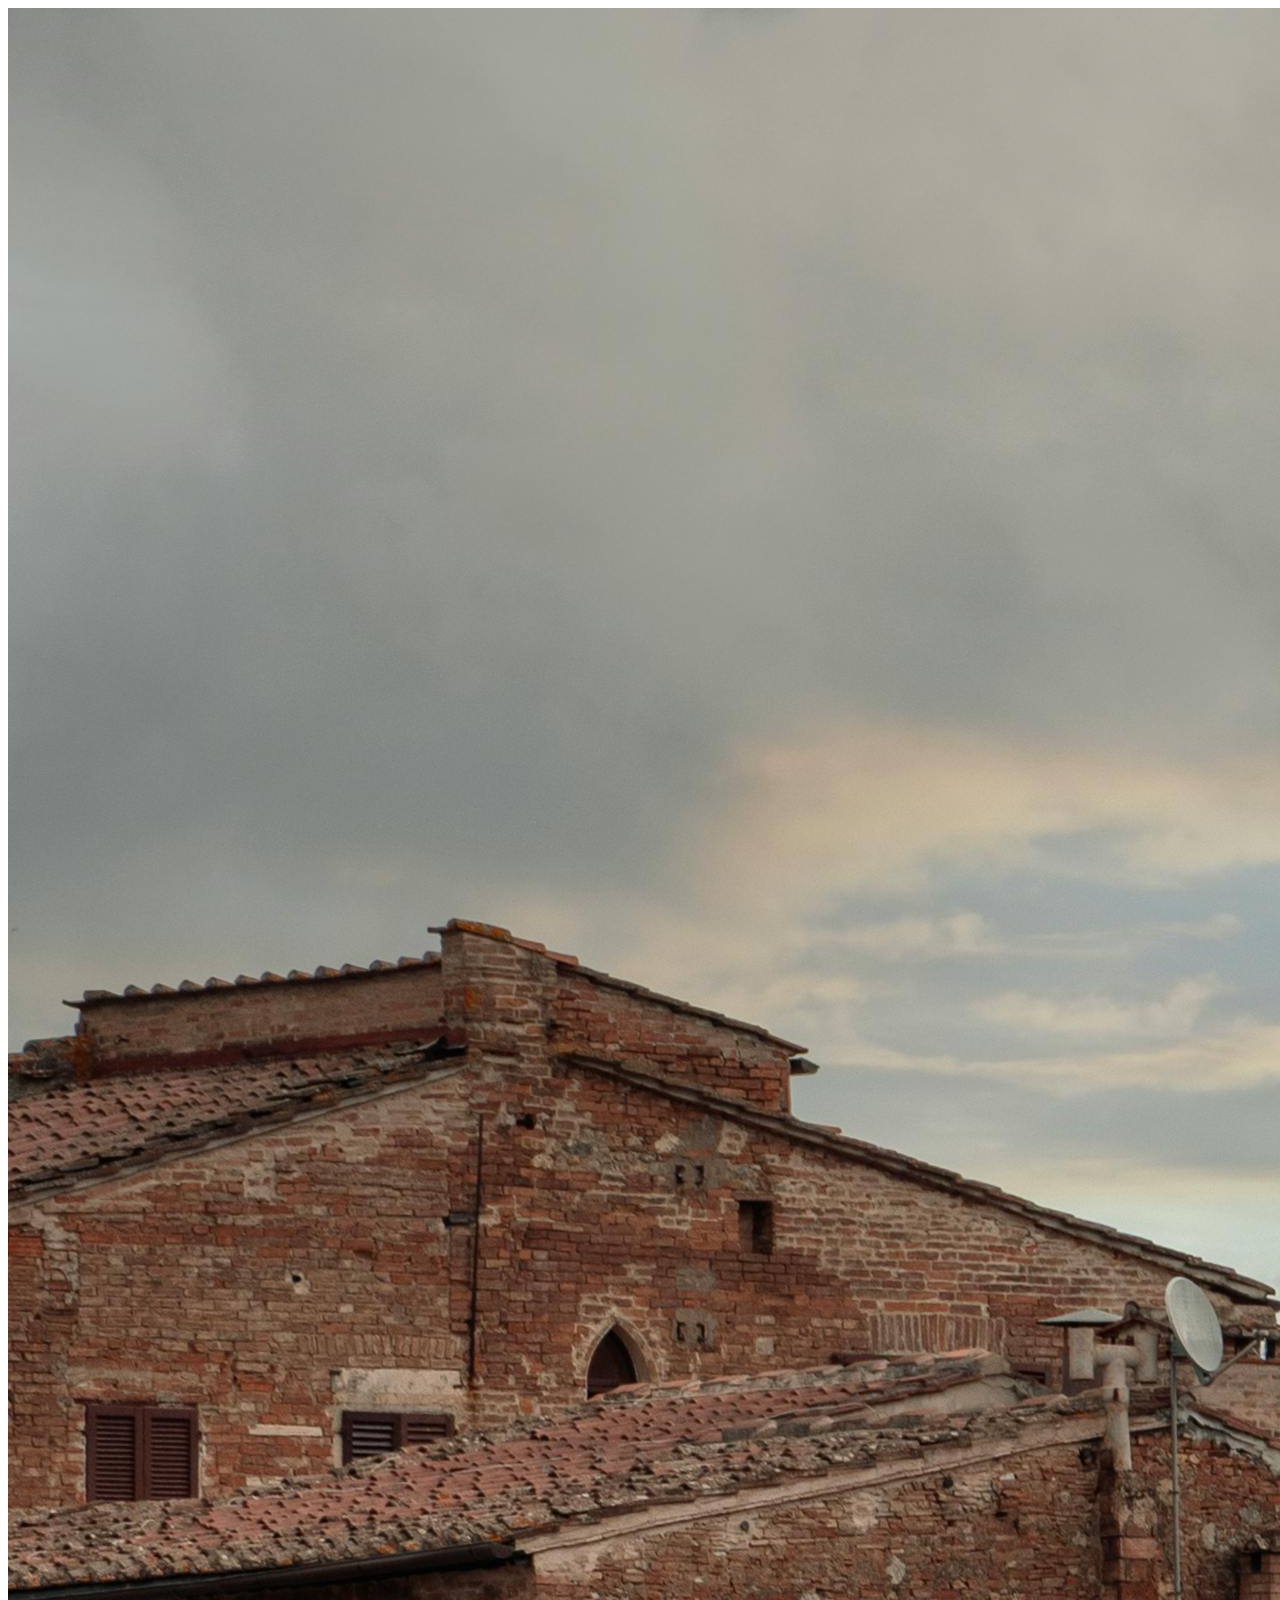
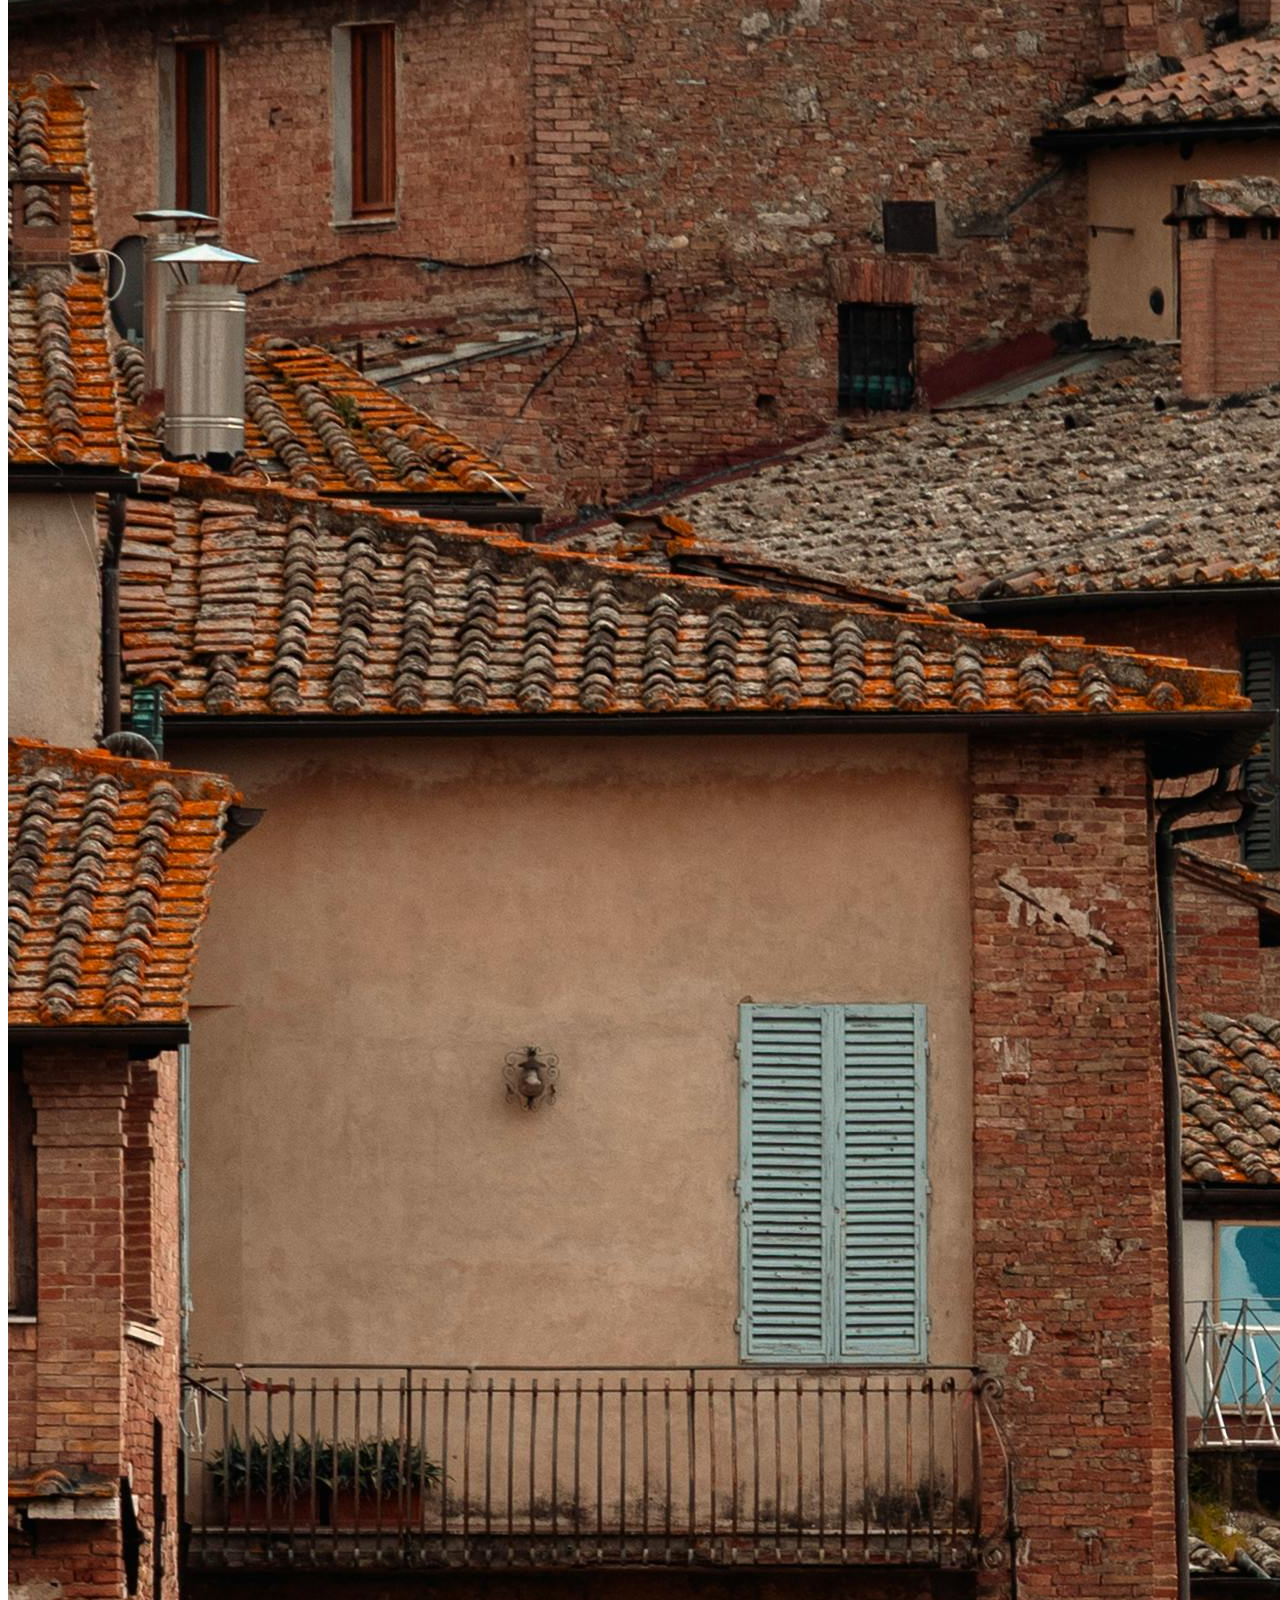
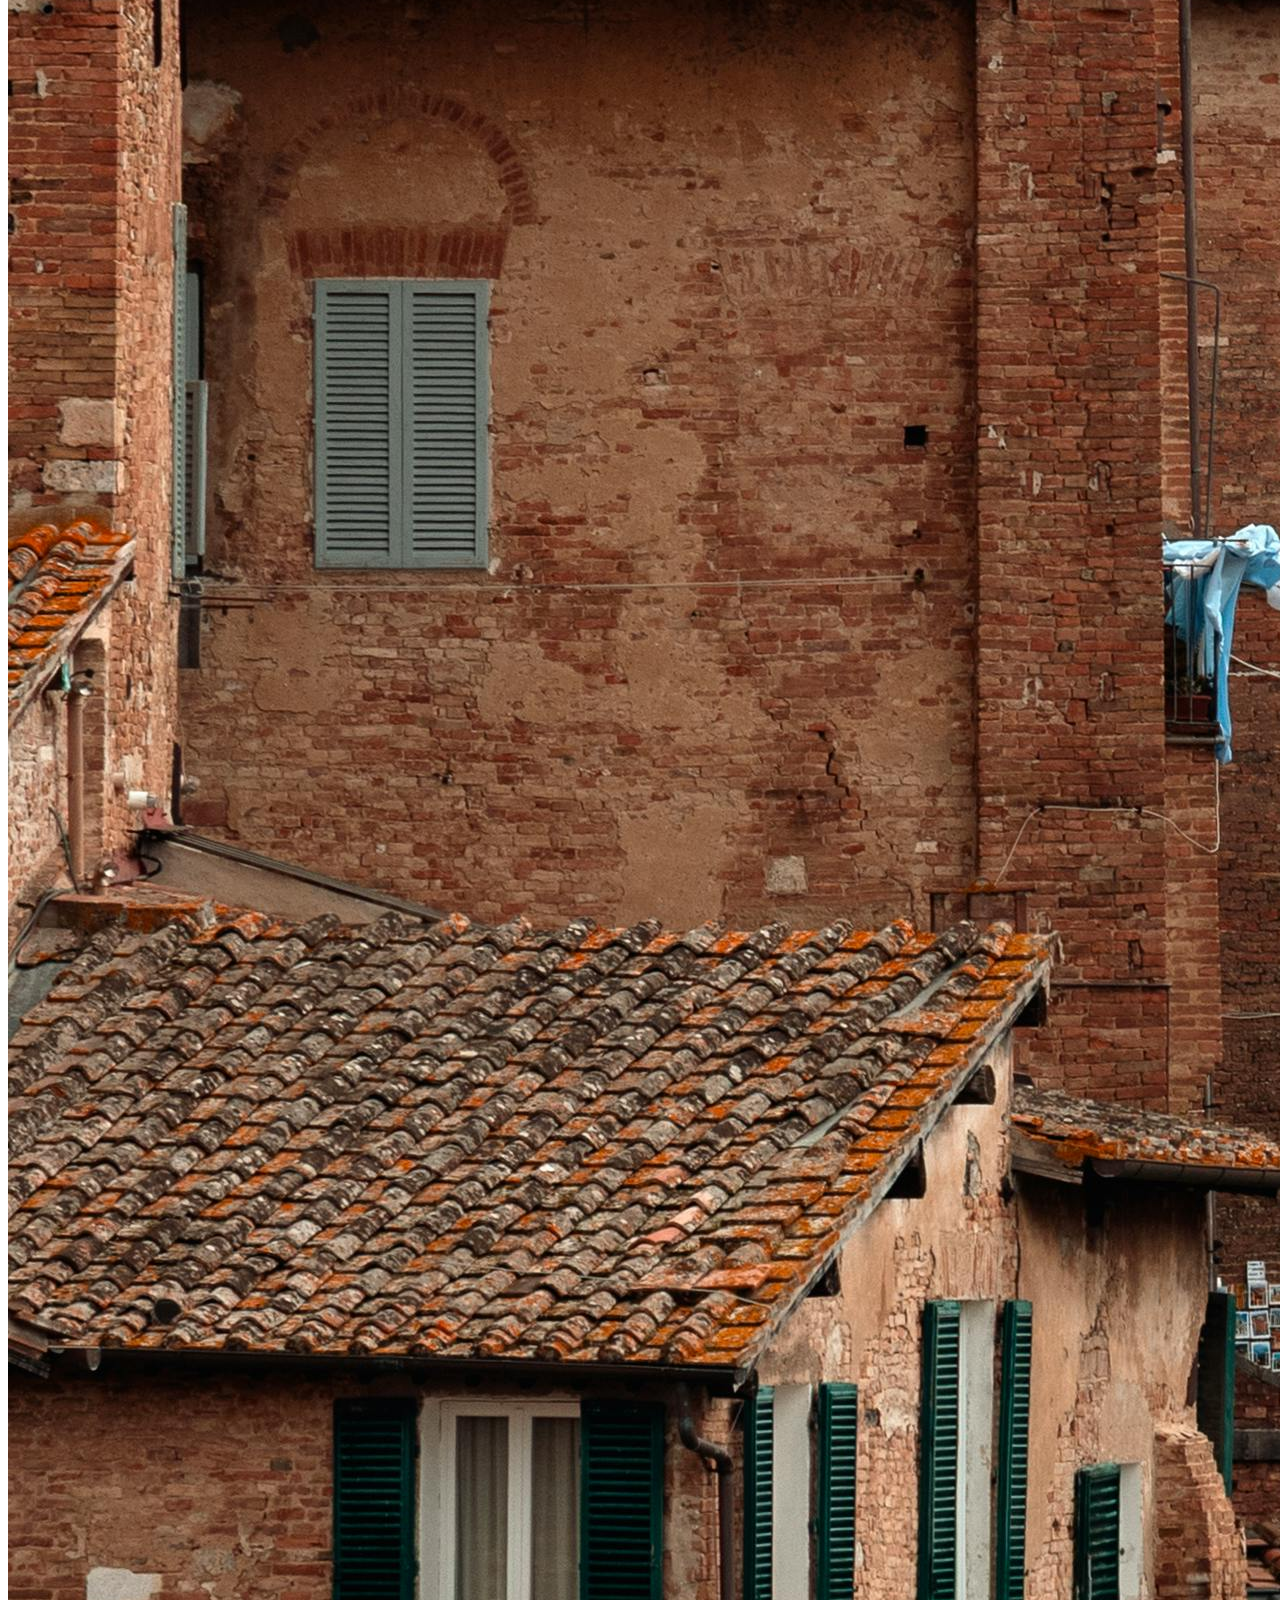
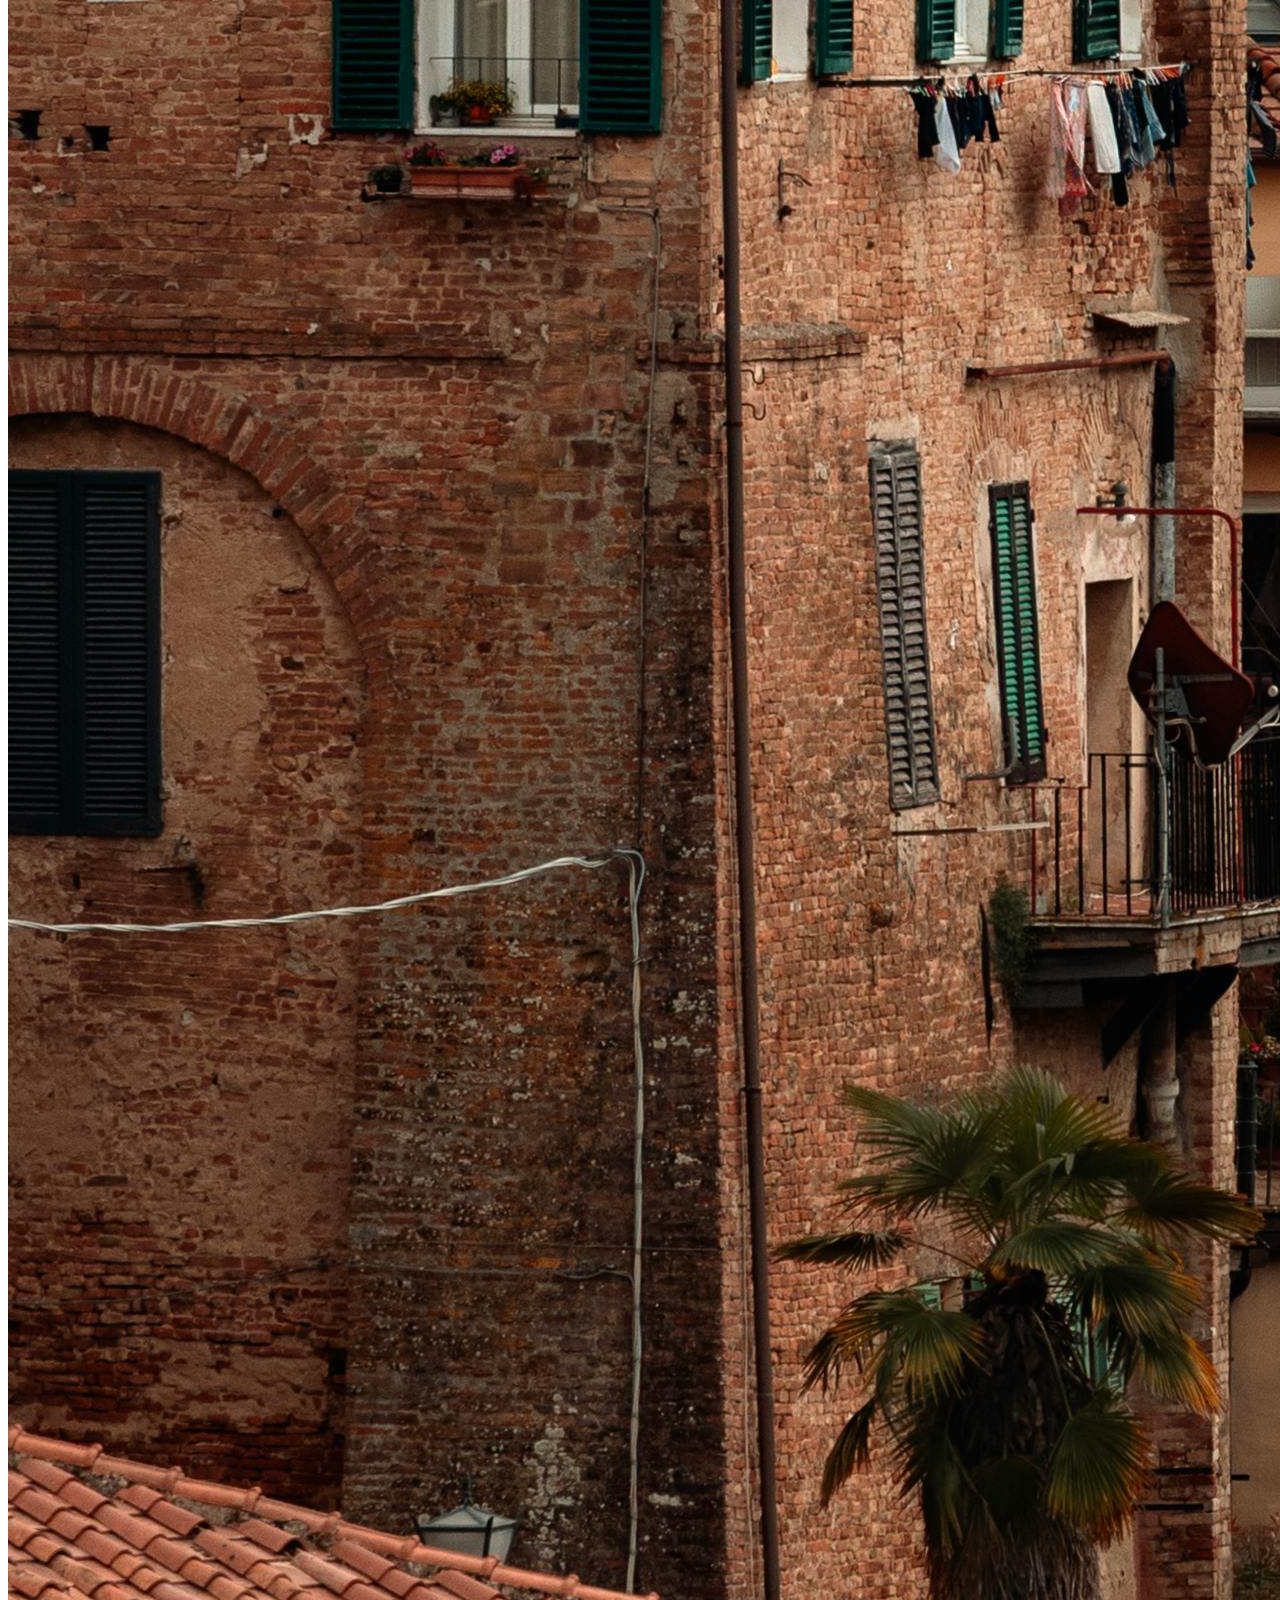
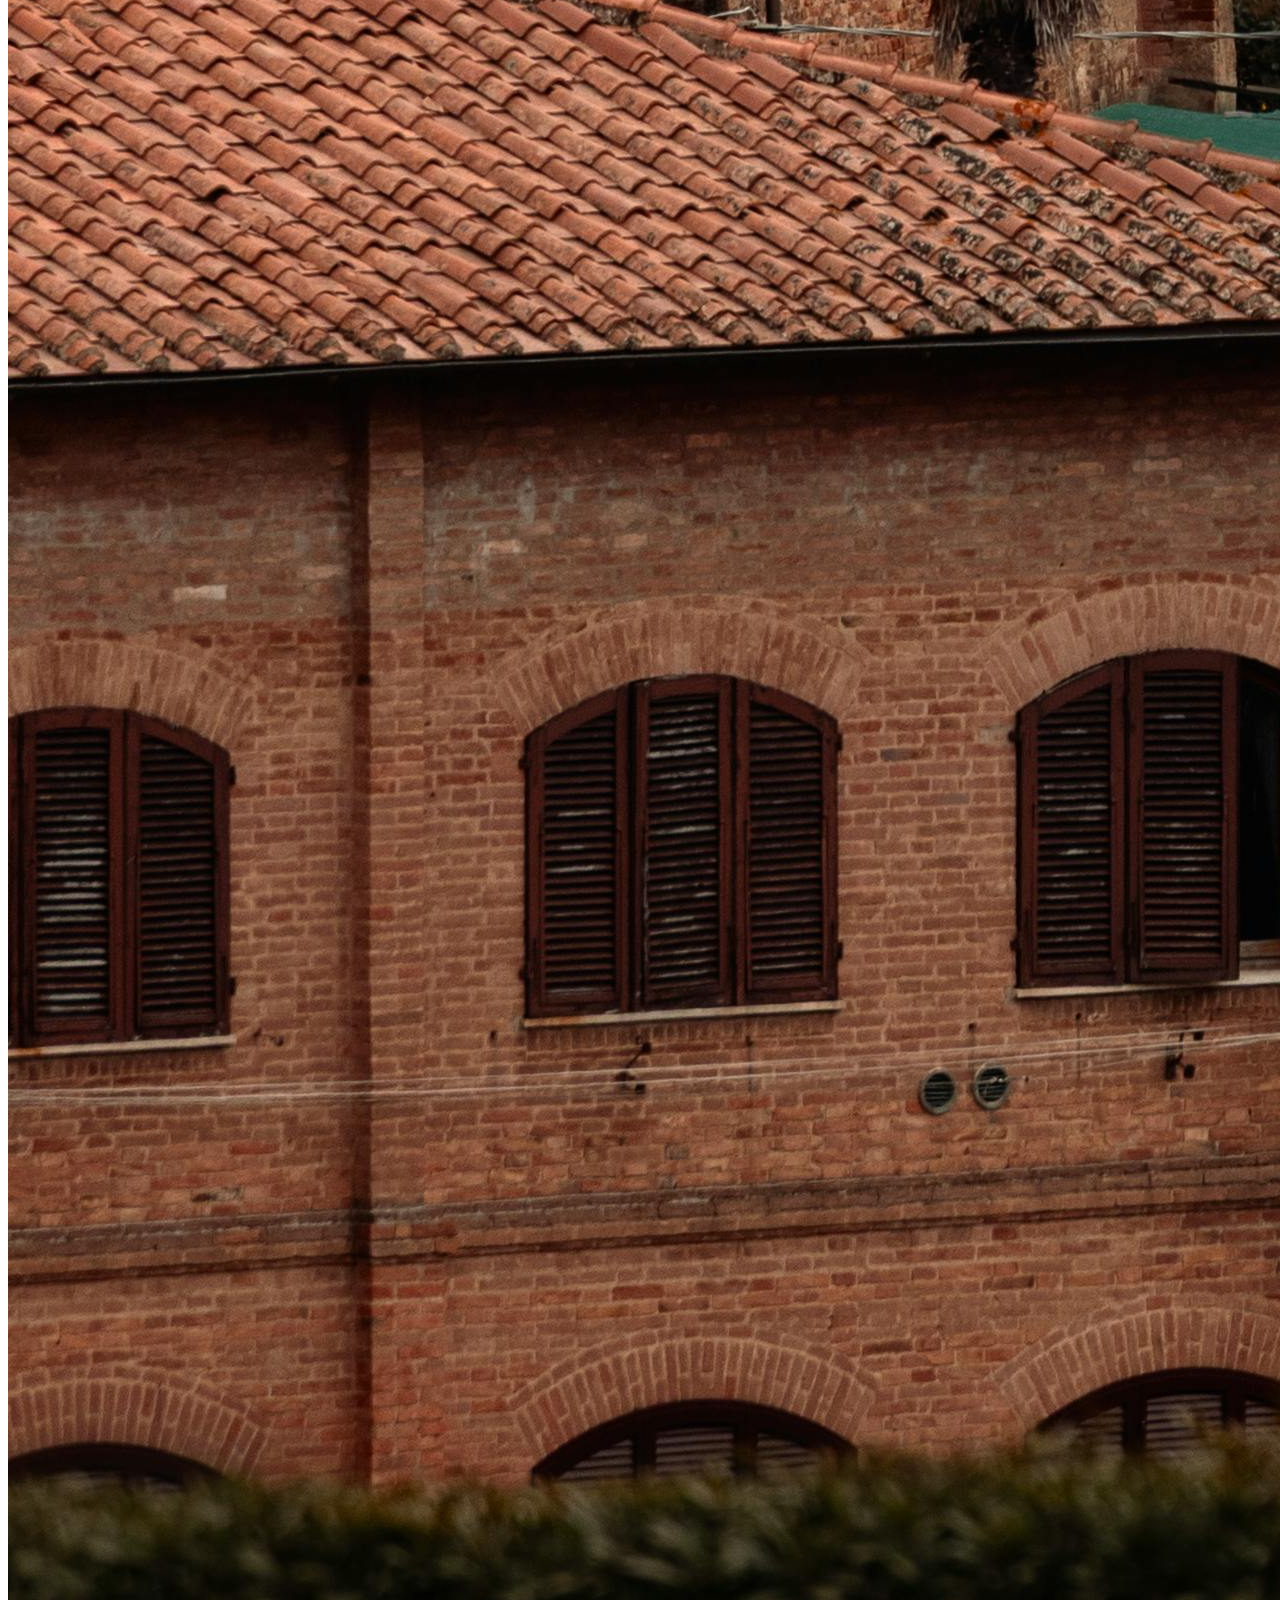
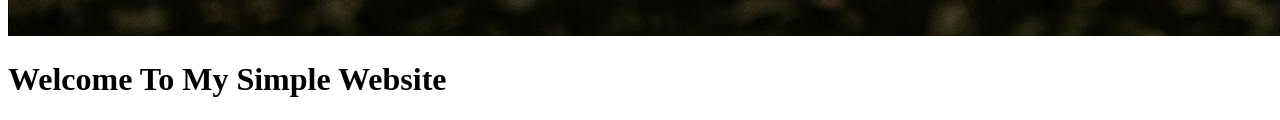
==== docs/index.html @ 641470c3 "deploy" ====
<!DOCTYPE html>
<html lang="en">
<head>
    <meta charset="UTF-8">
    <title>My Simple Website</title>
</head>
<body>
<header>
    <img src="logo1.jpg" alt="Logo">
</header>
<h1>
    Welcome To My Simple Website
</h1>
</body>
</html>
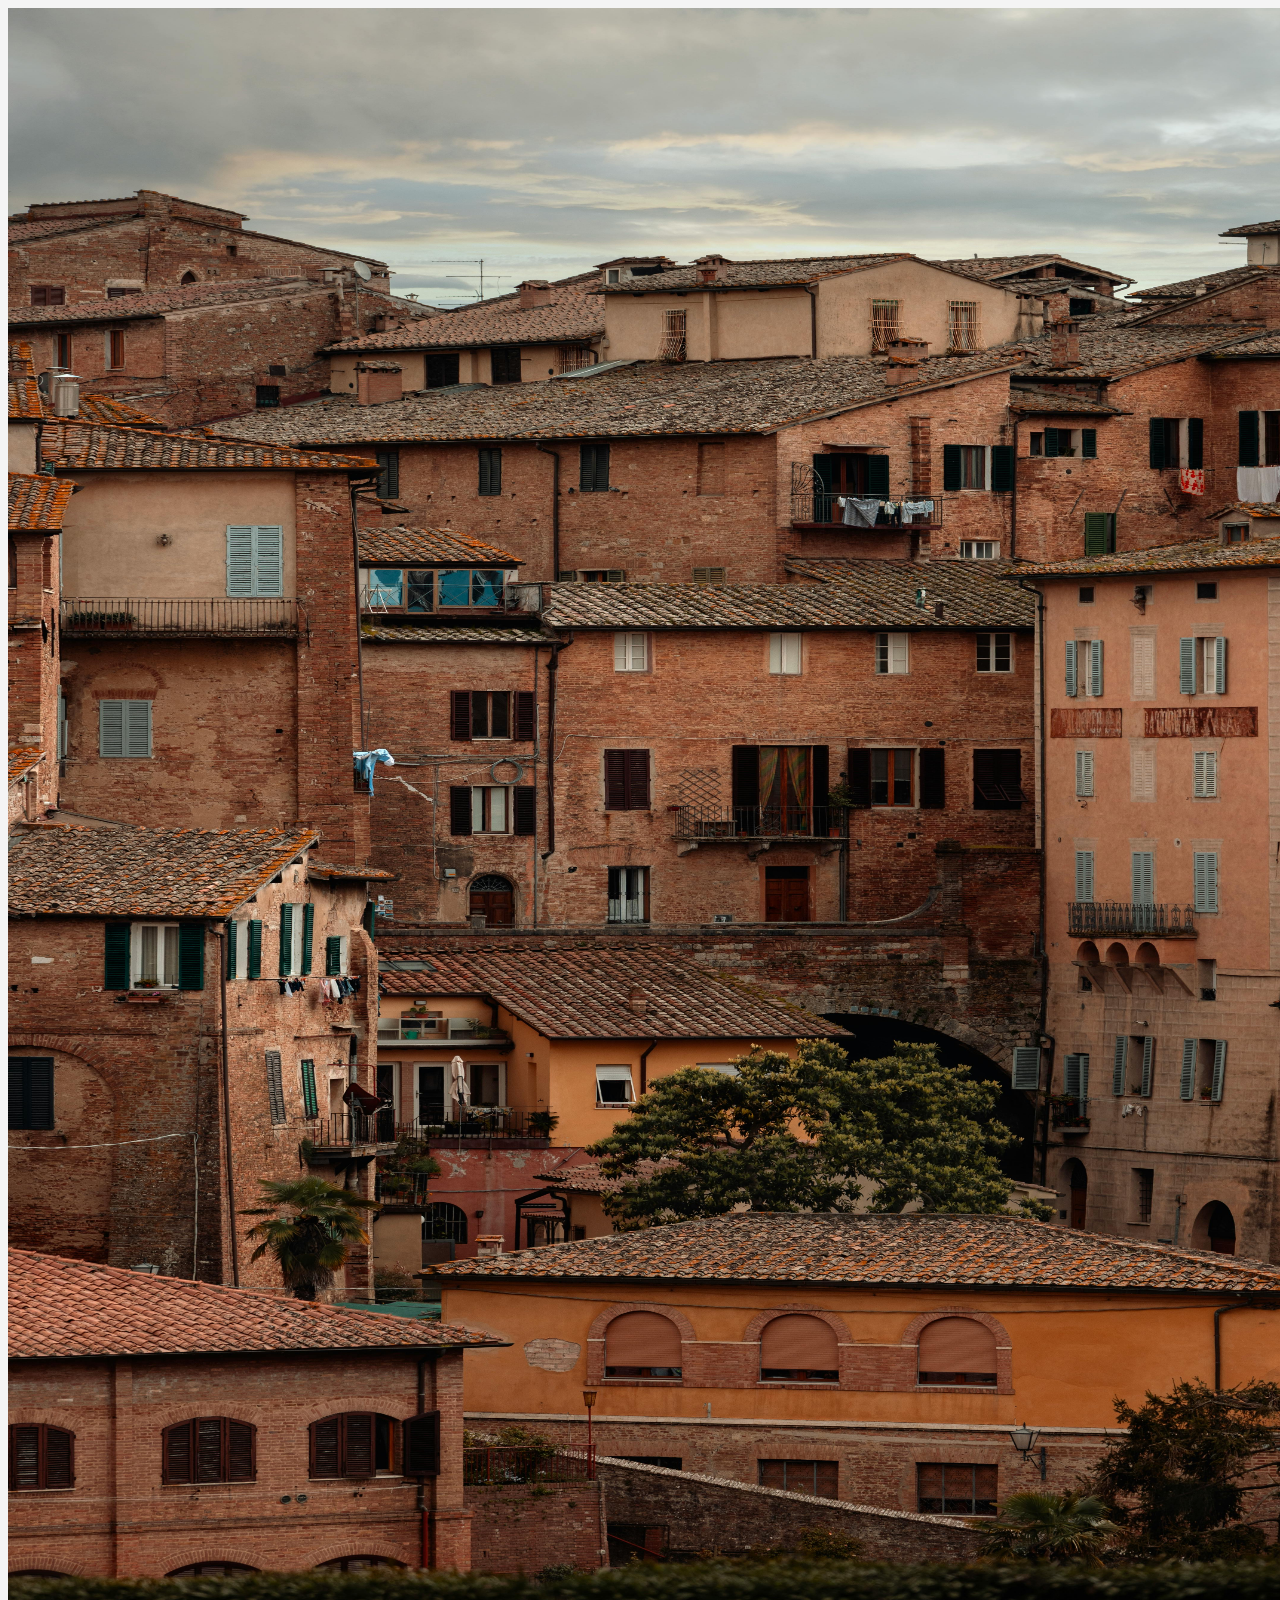
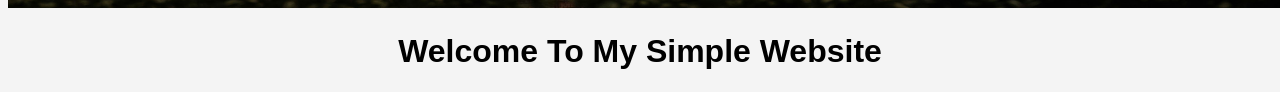
==== commit 1f31c970: "deploy" ====
--- a/docs/index.html
+++ b/docs/index.html
@@ -7,6 +7,7 @@
 <body>
 <header>
     <img src="logo1.jpg" alt="Logo">
+    <link rel="stylesheet" href="style.css">
 </header>
 <h1>
     Welcome To My Simple Website
--- a/docs/style.css
+++ b/docs/style.css
@@ -0,0 +1,10 @@
+body {
+ font-family: Arial, sans-serif;
+ background-color: #f4f4f4;
+ text-align: center;
+ }
+ header img {
+ width: 100rem;
+ height:100rem;
+ position:flex;
+ }
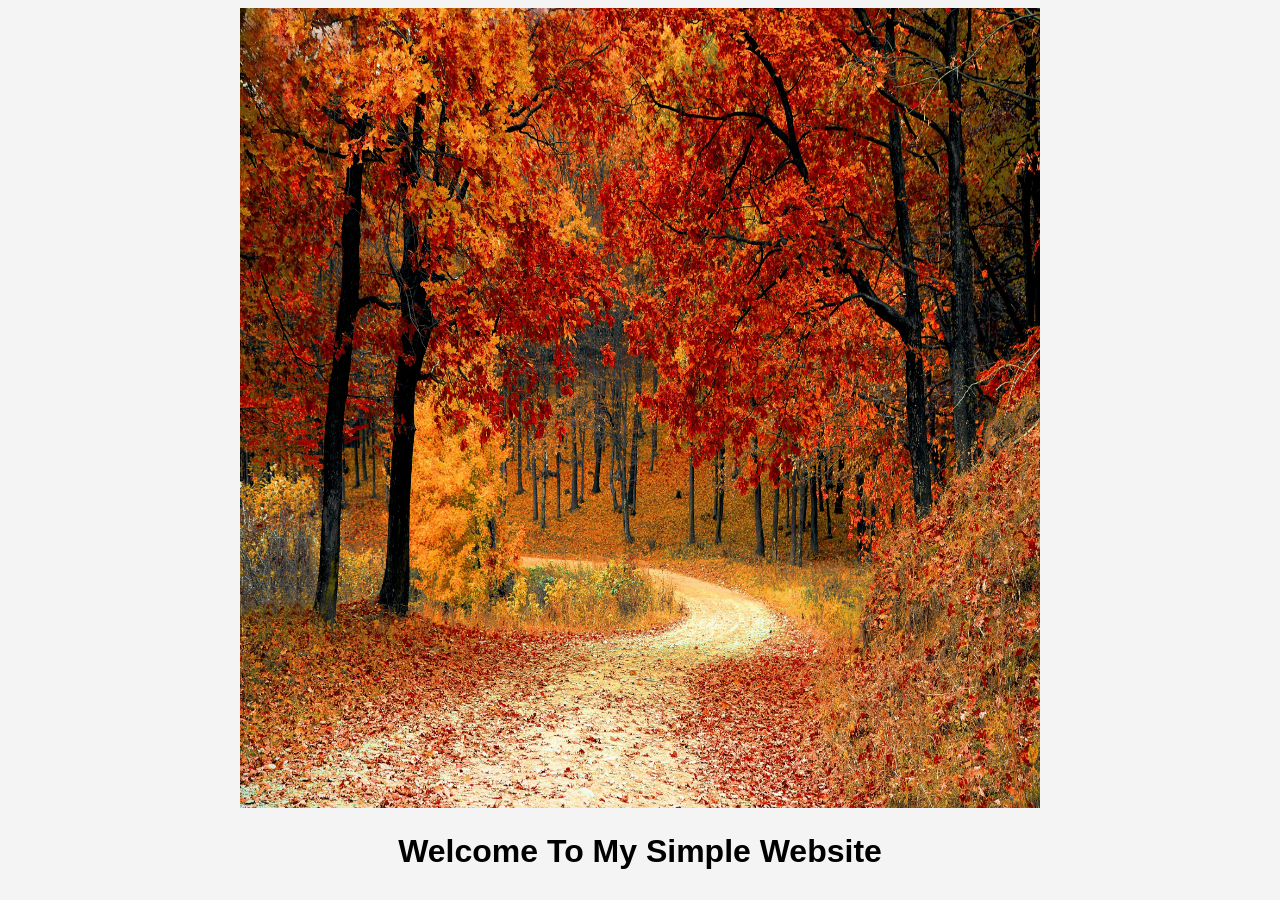
==== commit 3fb42b12: "deploy" ====
--- a/docs/index.html
+++ b/docs/index.html
@@ -6,7 +6,7 @@
 </head>
 <body>
 <header>
-    <img src="logo1.jpg" alt="Logo">
+    <img src="log1.jpg" alt="Logo">
     <link rel="stylesheet" href="style.css">
 </header>
 <h1>
--- a/docs/style.css
+++ b/docs/style.css
@@ -4,7 +4,7 @@
  text-align: center;
  }
  header img {
- width: 100rem;
- height:100rem;
+ width: 50rem;
+ height:50rem;
  position:flex;
  }
